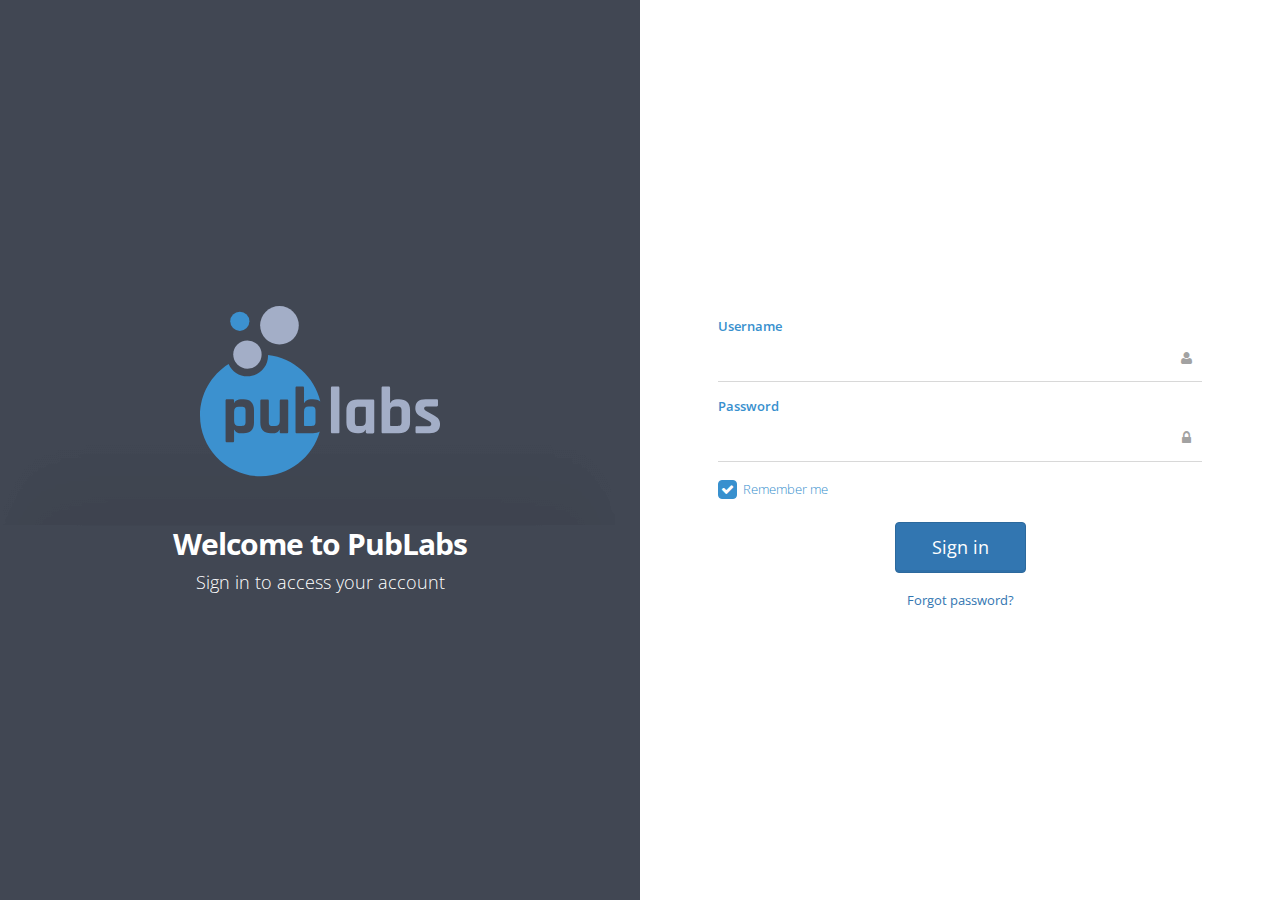
==== login.html @ ae2ebfc0 "Login, Forgot Password, Side Nav" ====
<!DOCTYPE html>
<html lang="en-us" id="extr-page">
	<head>
		<meta charset="utf-8">
		<title>Login to Britevest</title>
		<meta name="description" content="">
		<meta name="author" content="">
		<meta name="viewport" content="width=device-width, initial-scale=1.0, maximum-scale=1.0, user-scalable=no">
		
		<!-- #CSS Links -->
		<!-- Basic Styles -->
		<link rel="stylesheet" type="text/css" media="screen" href="css/bootstrap.min.css">
		<link rel="stylesheet" type="text/css" media="screen" href="css/font-awesome.min.css">

		<!-- SmartAdmin Styles : Caution! DO NOT change the order -->
		<link rel="stylesheet" type="text/css" media="screen" href="css/smartadmin-production.min.css">
		<link rel="stylesheet" type="text/css" media="screen" href="css/smartadmin-skins.min.css">

		<!-- SmartAdmin RTL Support -->
		<link rel="stylesheet" type="text/css" media="screen" href="css/smartadmin-rtl.min.css"> 

		<!-- We recommend you use "your_style.css" to override SmartAdmin
		     specific styles this will also ensure you retrain your customization with each SmartAdmin update. -->
		<link rel="stylesheet" type="text/css" media="screen" href="css/style.css">

		<!-- #FAVICONS -->
		<link rel="shortcut icon" href="img/favicon/favicon.ico" type="image/x-icon">
		<link rel="icon" href="img/favicon/favicon.ico" type="image/x-icon">

		<!-- #GOOGLE FONT -->
		<link rel="stylesheet" href="http://fonts.googleapis.com/css?family=Open+Sans:400italic,700italic,300,400,700,900">

		<!-- #APP SCREEN / ICONS -->
		<!-- Specifying a Webpage Icon for Web Clip 
			 Ref: https://developer.apple.com/library/ios/documentation/AppleApplications/Reference/SafariWebContent/ConfiguringWebApplications/ConfiguringWebApplications.html -->
		<link rel="apple-touch-icon" href="img/splash/sptouch-icon-iphone.png">
		<link rel="apple-touch-icon" sizes="76x76" href="img/splash/touch-icon-ipad.png">
		<link rel="apple-touch-icon" sizes="120x120" href="img/splash/touch-icon-iphone-retina.png">
		<link rel="apple-touch-icon" sizes="152x152" href="img/splash/touch-icon-ipad-retina.png">
		
		<!-- iOS web-app metas : hides Safari UI Components and Changes Status Bar Appearance -->
		<meta name="apple-mobile-web-app-capable" content="yes">
		<meta name="apple-mobile-web-app-status-bar-style" content="black">
		
		<!-- Startup image for web apps -->
		<link rel="apple-touch-startup-image" href="img/splash/ipad-landscape.png" media="screen and (min-device-width: 481px) and (max-device-width: 1024px) and (orientation:landscape)">
		<link rel="apple-touch-startup-image" href="img/splash/ipad-portrait.png" media="screen and (min-device-width: 481px) and (max-device-width: 1024px) and (orientation:portrait)">
		<link rel="apple-touch-startup-image" href="img/splash/iphone.png" media="screen and (max-device-width: 320px)">

	</head>
	
	<body class="animated fadeInDown">

		<div class="login vcenter">

			<div class="left vcenter">

				<div class="hero vcenter">

					<div class="login-left">
						<img src="img/svg/logo_publab_full.svg">
						<h1 class="txt-color-white">Welcome to PubLabs</h1>
						<h4 class="txt-color-white">Sign in to access your account</h4>
					</div>

				</div>

			</div>

			<div class="right vcenter">

				<div class="login-form">

					<form action="index.html" id="login-form" class="smart-form client-form">

						<fieldset>
							
							<section>
								<label class="label">Username</label>
								<label class="input"> <i class="icon-append fa fa-user"></i>
									<input type="email" name="email">
									<b class="tooltip tooltip-top-right"><i class="fa fa-user txt-color-white"></i> Please enter email address/username</b></label>
							</section>

							<section>
								<label class="label">Password</label>
								<label class="input"> <i class="icon-append fa fa-lock"></i>
									<input type="password" name="password">
									<b class="tooltip tooltip-top-right"><i class="fa fa-lock txt-color-white"></i> Enter your password</b> </label>
							</section>

							<section>
								<label class="checkbox">
									<input type="checkbox" name="remember" checked="">
									<i></i><span>Remember me</span></label>
							</section>

						</fieldset>

						<button type="submit" class="btn btn-primary">
							Sign in
						</button>

						<div class="note">
							<a href="forgotpassword.html">Forgot password?</a>
						</div>

					</form>
								
				</div>
				
			</div>

		</div>

		<!--================================================== -->	

	    <!-- Link to Google CDN's jQuery + jQueryUI; fall back to local -->
	    <script src="//ajax.googleapis.com/ajax/libs/jquery/2.1.1/jquery.min.js"></script>
		<script> if (!window.jQuery) { document.write('<script src="js/libs/jquery-2.1.1.min.js"><\/script>');} </script>

	    <!--<script src="//ajax.googleapis.com/ajax/libs/jqueryui/1.10.3/jquery-ui.min.js"></script>
		<script> if (!window.jQuery.ui) { document.write('<script src="js/libs/jquery-ui-1.10.3.min.js"><\/script>');} </script>-->

		<!-- IMPORTANT: APP CONFIG -->
		<script src="js/app.config.seed.js"></script>

		<!-- JS TOUCH : include this plugin for mobile drag / drop touch events 		
		<script src="js/plugin/jquery-touch/jquery.ui.touch-punch.min.js"></script> -->

		<!-- BOOTSTRAP JS -->		
		<script src="js/bootstrap/bootstrap.min.js"></script>
		
		<!--[if IE 8]>
			
			<h1>Your browser is out of date, please update your browser by going to www.microsoft.com/download</h1>
			
		<![endif]-->

		<!-- MAIN APP JS FILE -->
		<script src="js/app.seed.js"></script>

	</body>
</html>
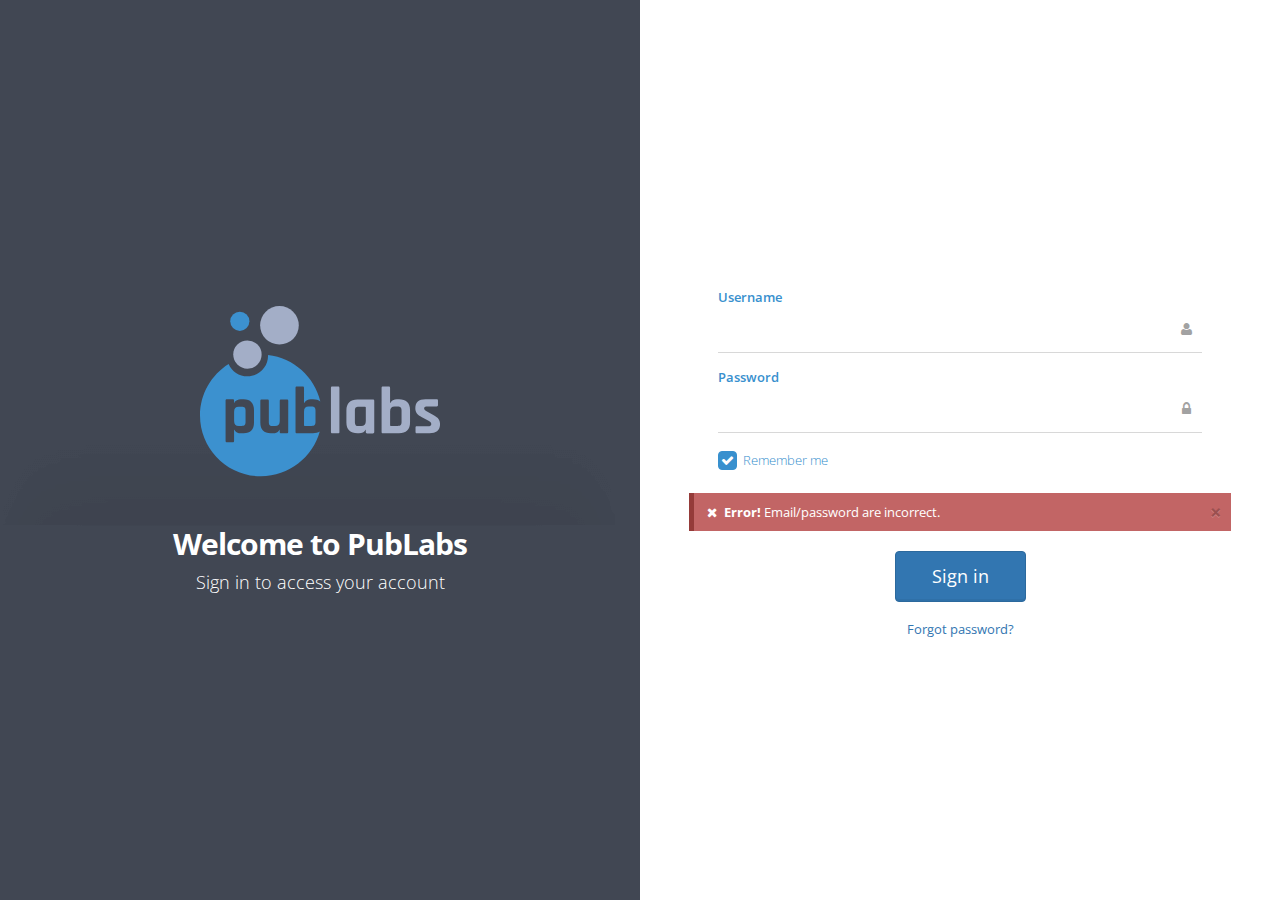
==== commit 79cda741: "Updates to "Side Nav" and created "User Management"" ====
--- a/login.html
+++ b/login.html
@@ -96,6 +96,23 @@
 							</section>
 
 						</fieldset>
+						<div class="row">
+
+						<!-- LOGIN ALERTS -->
+						<article class="col-sm-12">
+
+							<div class="alert alert-danger fade in">
+								<button class="close" data-dismiss="alert">
+									×
+								</button>
+								<i class="fa-fw fa fa-times"></i>
+								<strong>Error!</strong> Email/password are incorrect.
+							</div>
+
+						</article>
+						<!-- LOGIN ALERTS END -->
+
+					</div>
 
 						<button type="submit" class="btn btn-primary">
 							Sign in
--- a/css/style.css
+++ b/css/style.css
@@ -104,6 +104,21 @@
 
 /* LOGIN END */
 /* LEFT PANEL */
+#logo img {
+  width: 32px; }
+
+#logo-group span:nth-child(2) img {
+  width: 80px;
+  margin-top: 8px; }
+
+#logo {
+  width: auto; }
+
+nav ul li a {
+  color: #fff;
+  font-size: 1.5rem;
+  font-weight: 400; }
+
 .hidden-menu #main {
   margin-left: 0px; }
 
@@ -120,6 +135,35 @@
 
 #logo {
   margin: 0; }
+
+.pinned-nav-box .header {
+  color: #fff;
+  height: 40px;
+  line-height: 40px;
+  padding-left: 12px;
+  font-size: 1.5rem;
+  background-color: #5A6271; }
+
+nav .pinned-nav-box {
+  width: 100%;
+  position: absolute;
+  bottom: 40px;
+  background-color: #2B2C2E; }
+
+nav ul.pinned-nav {
+  position: absolute;
+  bottom: 0; }
+
+nav ul.pinned-nav li {
+  float: left;
+  width: 33%;
+  text-align: center; }
+
+nav ul.pinned-nav li:hover {
+  background-color: #3890CE; }
+
+nav > ul.pinned-nav > li > a > i {
+  margin-right: 0; }
 
 /* LEFT PANEL END */
 /* HEADER */
